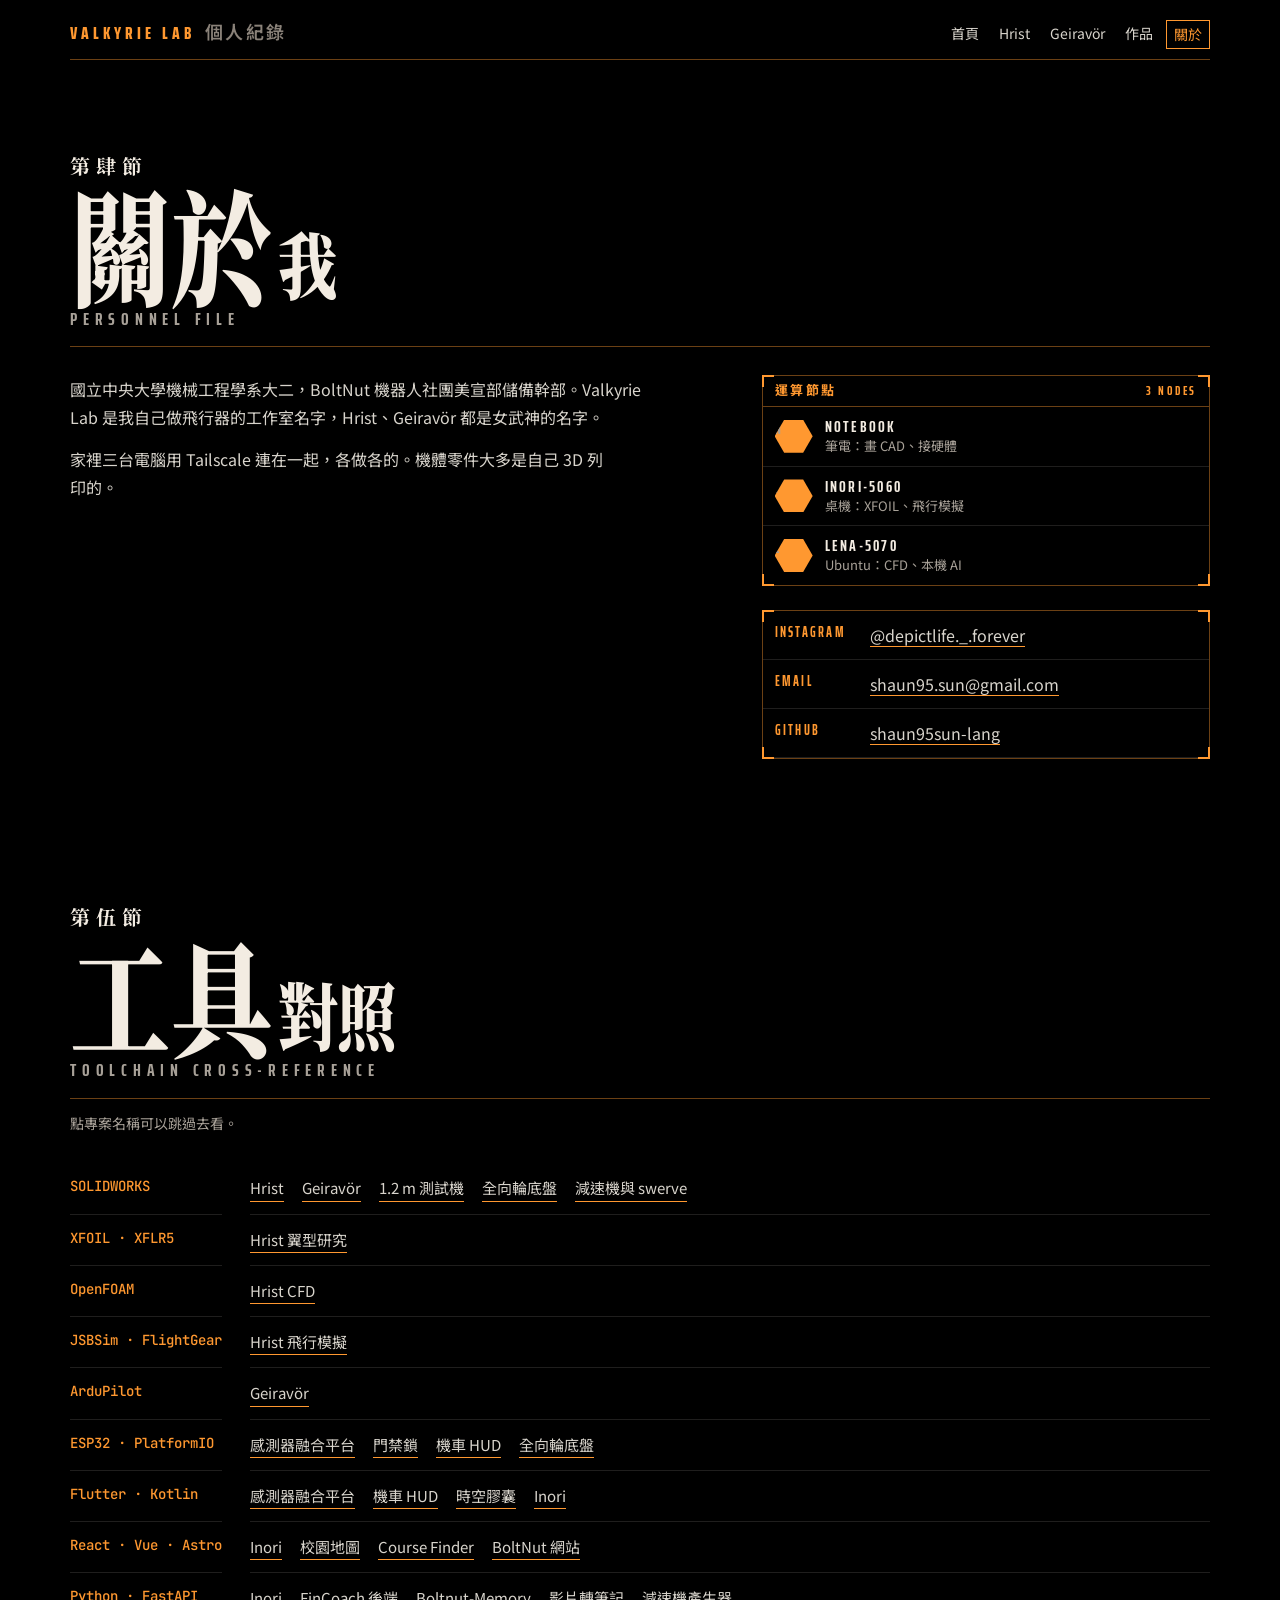
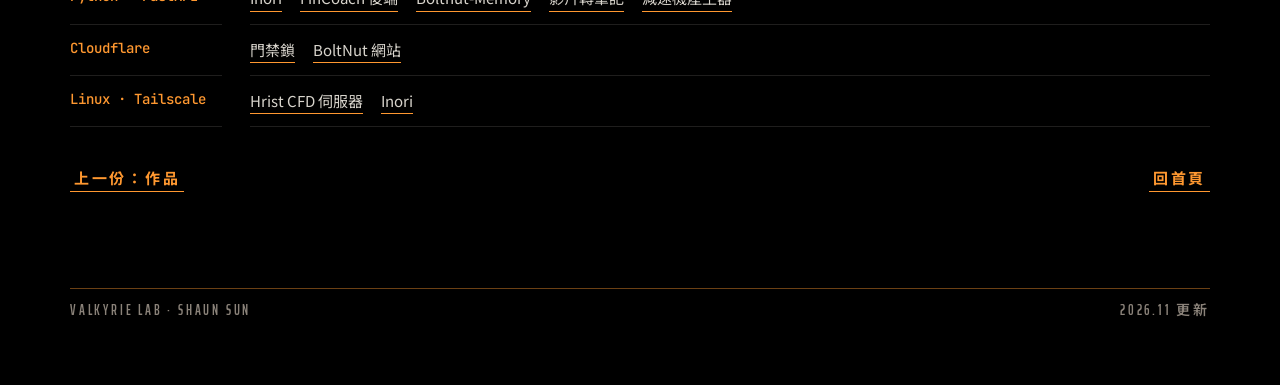
==== about.html @ 3d0bd572 "作品集網站首版（Valkyrie Lab） Shaun Sun 個人作品集：固定翼無人機、CAD/CFD、嵌入式。 首頁風洞動畫、Hrist/Geiravör 的 3D 檢視，共用 site.css/" ====
<!doctype html>
<html lang="zh-Hant">
<head>
<meta charset="utf-8">
<meta name="viewport" content="width=device-width, initial-scale=1, viewport-fit=cover">
<title>關於 · Shaun Sun</title>
<link rel="preconnect" href="https://fonts.googleapis.com">
<link rel="preconnect" href="https://fonts.gstatic.com" crossorigin>
<link rel="stylesheet" href="https://fonts.googleapis.com/css2?family=Noto+Serif+Display:wdth,wght@62.5..100,700..900&family=Noto+Serif+TC:wght@700;900&family=Noto+Sans+TC:wght@400;500;700&family=Saira+Extra+Condensed:wght@600;700;800&family=JetBrains+Mono:wght@400;500;700&display=swap">
<link rel="stylesheet" href="site.css">
</head>
<body>
<div class="wrap">

  <header class="top">
    <a class="mark" href="./">VALKYRIE LAB<span>個人紀錄</span></a>
    <nav aria-label="頁面導覽">
      <a href="./">首頁</a>
      <a href="hrist.html">Hrist</a>
      <a href="geiravor.html">Geiravör</a>
      <a href="work.html">作品</a>
      <a href="about.html" aria-current="page">關於</a>
    </nav>
  </header>

  <div class="page-head">
    <h1 class="tc"><span class="ep">第肆節</span><span class="k"><span class="big">關於</span><span>我</span></span><span class="en">Personnel file</span></h1>
    <div class="about">
      <div>
        <p>國立中央大學機械工程學系大二，BoltNut 機器人社團美宣部儲備幹部。Valkyrie Lab 是我自己做飛行器的工作室名字，Hrist、Geiravör 都是女武神的名字。</p>
        <p>家裡三台電腦用 Tailscale 連在一起，各做各的。機體零件大多是自己 3D 列印的。</p>
      </div>
      <div class="side">
        <aside class="nodes fr" aria-label="三台電腦的分工">
          <div class="panel-h"><span>運算節點</span><span>3 nodes</span></div>
          <div class="node"><span class="hx">N</span><div><b>NOTEBOOK</b><span>筆電：畫 CAD、接硬體</span></div></div>
          <div class="node"><span class="hx">I</span><div><b>INORI-5060</b><span>桌機：XFOIL、飛行模擬</span></div></div>
          <div class="node"><span class="hx">L</span><div><b>LENA-5070</b><span>Ubuntu：CFD、本機 AI</span></div></div>
        </aside>
        <dl class="contact fr">
          <dt>Instagram</dt><dd><a href="https://www.instagram.com/depictlife._.forever/" target="_blank" rel="noopener">@depictlife._.forever</a></dd>
          <dt>Email</dt><dd><a href="mailto:shaun95.sun@gmail.com">shaun95.sun@gmail.com</a></dd>
          <dt>GitHub</dt><dd><a href="https://github.com/shaun95sun-lang" target="_blank" rel="noopener">shaun95sun-lang</a></dd>
        </dl>
      </div>
    </div>
  </div>

  <section id="tools" aria-labelledby="tools-h">
    <h2 class="tc" id="tools-h"><span class="ep">第伍節</span><span class="k"><span class="big">工具</span><span>對照</span></span><span class="en">Toolchain cross-reference</span></h2>
    <p class="sec-note">點專案名稱可以跳過去看。</p>
    <dl class="xref">
      <dt>SOLIDWORKS</dt><dd><a href="hrist.html">Hrist</a><a href="geiravor.html">Geiravör</a><a href="work.html#testbed">1.2 m 測試機</a><a href="work.html#omni">全向輪底盤</a><a href="work.html#cycloid">減速機與 swerve</a></dd>
      <dt>XFOIL · XFLR5</dt><dd><a href="hrist.html">Hrist 翼型研究</a></dd>
      <dt>OpenFOAM</dt><dd><a href="hrist.html#cfd">Hrist CFD</a></dd>
      <dt>JSBSim · FlightGear</dt><dd><a href="hrist.html">Hrist 飛行模擬</a></dd>
      <dt>ArduPilot</dt><dd><a href="geiravor.html">Geiravör</a></dd>
      <dt>ESP32 · PlatformIO</dt><dd><a href="work.html#fusion">感測器融合平台</a><a href="work.html#doorlock">門禁鎖</a><a href="work.html#hud">機車 HUD</a><a href="work.html#omni">全向輪底盤</a></dd>
      <dt>Flutter · Kotlin</dt><dd><a href="work.html#fusion">感測器融合平台</a><a href="work.html#hud">機車 HUD</a><a href="work.html#capsule">時空膠囊</a><a href="work.html#inori">Inori</a></dd>
      <dt>React · Vue · Astro</dt><dd><a href="work.html#inori">Inori</a><a href="work.html#ncumap">校園地圖</a><a href="work.html#ncf">Course Finder</a><a href="work.html#bnweb">BoltNut 網站</a></dd>
      <dt>Python · FastAPI</dt><dd><a href="work.html#inori">Inori</a><a href="work.html#fincoach">FinCoach 後端</a><a href="work.html#bnmem">Boltnut-Memory</a><a href="work.html#lvn">影片轉筆記</a><a href="work.html#cycloid">減速機產生器</a></dd>
      <dt>Cloudflare</dt><dd><a href="work.html#doorlock">門禁鎖</a><a href="work.html#bnweb">BoltNut 網站</a></dd>
      <dt>Linux · Tailscale</dt><dd><a href="hrist.html#cfd">Hrist CFD 伺服器</a><a href="work.html#inori">Inori</a></dd>
    </dl>
  </section>

  <p class="next"><a href="work.html">上一份：作品</a><a href="./">回首頁</a></p>

  <footer>
    <span>Valkyrie Lab · Shaun Sun</span>
    <span>2026.11 更新</span>
  </footer>
</div>
<script src="site.js"></script>
</body>
</html>
---- site.css ----
/* Shared styles for every page of the site.
   An original console-style personal record in the mood of 1990s anime command screens (no show marks):
   title-card headings (white heavy Mincho, compressed, big + small), thin orange frames with corner marks,
   green = state/data, red only for a real alert (the stall warning). */
:root {
  --void: #000000;
  --panel: #0b090b;
  --paper: #f3ece2;
  --ink: #d8d4cc;
  --ink-2: #a8a198;
  --ink-3: #8a8279;
  --line: rgba(216, 212, 204, 0.14);
  --or: #ff9830;
  --or-dim: #c87020;
  --or-line: rgba(255, 152, 48, 0.42);
  --or-faint: rgba(255, 152, 48, 0.13);
  --data: #50ff50;
  --amber: #f19e1f;
  --red: #ff3030;
  --model: #d8d4cc;
  --title: "Noto Serif Display", "Noto Serif TC", "Songti TC", serif;
  --mincho: "Noto Serif TC", "Songti TC", "PMingLiU", serif;
  --cond: "Saira Extra Condensed", "Arial Narrow", "Noto Sans TC", sans-serif;
  --sans: "Noto Sans TC", "PingFang TC", "Microsoft JhengHei", system-ui, sans-serif;
  --mono: "JetBrains Mono", ui-monospace, "Cascadia Mono", Consolas, monospace;
  color-scheme: dark;
}
/* dark by design: the console has no light mode, both theme hooks keep the same tokens */
@media (prefers-color-scheme: dark) { :root:not([data-theme="light"]) { color-scheme: dark; } }
:root[data-theme="dark"] { color-scheme: dark; }

* { box-sizing: border-box; }
html { scrollbar-color: var(--or-dim) var(--void); caret-color: var(--data); }
body { margin: 0; overflow-x: clip; background: var(--void); color: var(--ink); font: 16px/1.75 var(--sans); }
::selection { background: var(--or); color: #000; }
a { color: inherit; text-decoration: none; background: linear-gradient(var(--or), var(--or)) 0 100% / 100% 1px no-repeat; transition: background-size .12s steps(2), color .12s steps(2); }
a:hover { background-size: 100% 100%; color: #000; }
:focus-visible { outline: 1px solid var(--data); outline-offset: 3px; }
h1, h2, h3 { margin: 0; }
p, li, dd { text-wrap: pretty; }
button { font: inherit; color: inherit; }

.wrap {
  max-width: 1180px; margin: 0 auto;
  padding-left: max(20px, env(safe-area-inset-left, 0px));
  padding-right: max(20px, env(safe-area-inset-right, 0px));
  padding-block: 20px 64px;
}
.cap { font: 700 14px/1.3 var(--cond); letter-spacing: .2em; text-transform: uppercase; color: var(--or); }

/* frame with corner marks */
.fr { position: relative; border: 1px solid var(--or-line); }
.fr::before {
  content: ""; position: absolute; inset: -1px; pointer-events: none; z-index: 2;
  --c: var(--or); --l: 12px;
  background:
    linear-gradient(var(--c), var(--c)) 0 0 / var(--l) 2px, linear-gradient(var(--c), var(--c)) 0 0 / 2px var(--l),
    linear-gradient(var(--c), var(--c)) 100% 0 / var(--l) 2px, linear-gradient(var(--c), var(--c)) 100% 0 / 2px var(--l),
    linear-gradient(var(--c), var(--c)) 0 100% / var(--l) 2px, linear-gradient(var(--c), var(--c)) 0 100% / 2px var(--l),
    linear-gradient(var(--c), var(--c)) 100% 100% / var(--l) 2px, linear-gradient(var(--c), var(--c)) 100% 100% / 2px var(--l);
  background-repeat: no-repeat;
}
.panel-h { display: flex; flex-wrap: wrap; justify-content: space-between; gap: 4px 12px; padding: 7px 12px; border-bottom: 1px solid var(--or-line); font: 700 13px/1.2 var(--cond); letter-spacing: .2em; text-transform: uppercase; color: var(--or); }

/* ---------- top ---------- */
.top { display: flex; flex-wrap: wrap; justify-content: space-between; align-items: baseline; gap: 8px 24px; padding-bottom: 10px; border-bottom: 1px solid var(--or-line); }
.top .mark { font: 800 18px/1 var(--cond); letter-spacing: .22em; color: var(--or); background: none; }
.top .mark span { color: var(--ink-3); font-weight: 600; letter-spacing: .14em; margin-left: 10px; }
.top .mark:hover { color: var(--or); }
.top nav { display: flex; flex-wrap: wrap; gap: 4px 6px; font-size: 14px; }
.top nav a { background-size: 0 1px; padding: 1px 7px; }
.top nav a:hover { background-size: 100% 100%; }
.top nav a[aria-current="page"] { border: 1px solid var(--or); color: var(--or); }
.top nav a[aria-current="page"]:hover { color: #000; }

/* ---------- home hero: a title card ---------- */
.hero { padding-top: clamp(40px, 7vw, 88px); }
.ep { margin: 0 0 14px; font: 700 clamp(16px, 1.8vw, 20px)/1 var(--mincho); letter-spacing: .3em; color: var(--paper); }
h1 { font-family: var(--title); font-stretch: 62.5%; font-weight: 900; line-height: .78; color: var(--paper); }
h1 .ln { display: block; width: max-content; transform: scaleX(.8); transform-origin: left; }
h1 .l2 { font-size: clamp(104px, 20vw, 262px); }
h1 .ch { display: inline-block; }
.hero .cap { margin: 18px 0 0; }
.lede { font-size: clamp(16px, 1.8vw, 18px); max-width: 36em; margin: 28px 0 0; color: var(--ink-2); }
.lede b { color: var(--paper); font-weight: 500; }

.node { display: grid; grid-template-columns: 38px minmax(0, 1fr); gap: 0 12px; align-items: center; padding: 10px 12px; }
.node + .node { border-top: 1px solid var(--line); }
.hx { width: 38px; height: 33px; display: grid; place-items: center; clip-path: polygon(25% 0, 75% 0, 100% 50%, 75% 100%, 25% 100%, 0 50%); background: var(--or); color: #000; font: 800 18px/1 var(--cond); }
.node b { display: block; font: 700 16px/1.2 var(--cond); letter-spacing: .14em; color: var(--paper); }
.node span { display: block; font-size: 13px; line-height: 1.5; color: var(--ink-2); }

/* ---------- wind tunnel ---------- */
.tunnel { margin-top: 40px; --c-bg: #000000; --c-grid: #24170a; --c-line: #2fa63f; --c-hot: #ff9830; --c-foil: #ff9830; --c-alert: #ff3030; --c-tick: #c87020; }
.t-view { position: relative; }
.t-view canvas { display: block; width: 100%; height: clamp(280px, 40vw, 440px); background: #000; cursor: ns-resize; touch-action: pan-y; }
.t-view::after { content: ""; position: absolute; inset: 0; pointer-events: none; background: repeating-linear-gradient(0deg, rgba(0, 0, 0, .28) 0 1px, transparent 1px 3px); }
.tunnel-bar { display: flex; flex-wrap: wrap; align-items: center; gap: 10px 24px; padding: 10px 12px; border-top: 1px solid var(--or-line); font-size: 14px; color: var(--ink-2); }
.tunnel-bar label { display: flex; align-items: center; gap: 10px; font: 700 14px/1 var(--cond); letter-spacing: .18em; color: var(--or); }
.tunnel-bar input { width: 170px; accent-color: var(--or); }
.aoa { font: 500 14px/1 var(--cond); letter-spacing: .16em; color: var(--or); }
.aoa i { font: 700 24px/1 var(--mono); font-style: normal; color: var(--amber); }
.aoa b { font: 700 30px/1 var(--mono); letter-spacing: 0; color: var(--amber); font-variant-numeric: tabular-nums; margin: 0 2px 0 6px; }
.state { padding: 5px 9px 4px; border: 1px solid var(--data); color: var(--data); font: 800 15px/1 var(--cond); letter-spacing: .24em; }
.state.bad { border-color: var(--red); background: var(--red); color: #000; }

/* stall warning: one banner across the top of the tunnel, one across the bottom */
.banner { position: absolute; left: 46px; right: 0; z-index: 1; display: flex; align-items: stretch; background: rgba(0, 0, 0, .9); border-block: 2px solid var(--red); color: var(--red); pointer-events: none; visibility: hidden; }
.banner.top { top: 10px; }
.banner.bot { bottom: 10px; }
.banner .hzb { flex: 0 0 clamp(28px, 6vw, 72px); background: repeating-linear-gradient(-45deg, var(--red) 0 8px, #000 8px 16px); }
.banner .msg { flex: 1; display: flex; flex-wrap: wrap; align-items: baseline; justify-content: center; gap: 2px 18px; padding: 6px 12px; text-align: center; }
.banner b { font: 900 clamp(26px, 3.6vw, 38px)/1 var(--mincho); letter-spacing: .14em; }
.banner .en { font: 800 clamp(14px, 1.8vw, 19px)/1.2 var(--cond); letter-spacing: .34em; }
.banner small { font: 700 14px/1.5 var(--sans); color: var(--ink); }
.t-view.stall .banner { visibility: visible; }

/* ---------- title-card headings: first part big, second part small ---------- */
section { margin-top: clamp(88px, 12vw, 148px); }
.page-head { margin-top: clamp(48px, 8vw, 96px); }
.tc { display: grid; gap: 10px; padding-bottom: 16px; border-bottom: 1px solid var(--or-line); }
.tc .ep { margin: 0; }
.tc .k { display: flex; align-items: flex-end; flex-wrap: wrap; gap: 0 .1em; justify-self: start; transform: scaleX(.8); transform-origin: left bottom; font: 900 clamp(40px, 6vw, 74px)/1 var(--mincho); color: var(--paper); }
.tc .k .big { font-size: 1.7em; line-height: .9; }
.tc .en { font: 700 clamp(14px, 1.6vw, 18px)/1.2 var(--cond); letter-spacing: .32em; text-transform: uppercase; color: var(--ink-2); }
.sec-note { margin: 12px 0 0; font-size: 14px; color: var(--ink-2); }

/* status stamps: outline = in progress (blinks in the bar), solid = done, dim = planned */
.stamp { display: inline-block; padding: 4px 7px 3px; border: 1px solid currentColor; font: 700 12px/1 var(--sans); letter-spacing: .1em; white-space: nowrap; }
.s-now { color: var(--data); }
.s-done { color: #000; background: var(--data); border-color: var(--data); }
.s-plan { color: var(--or-dim); }

/* ---------- home: project index ---------- */
.index { list-style: none; margin: 28px 0 0; padding: 0; display: grid; grid-template-columns: repeat(2, minmax(0, 1fr)); gap: 16px; }
.index a { display: grid; grid-template-rows: auto 1fr; gap: 10px; height: 100%; padding: 0 18px 16px; background: var(--panel); border: 1px solid var(--or-line); transition: border-color .12s steps(2), background-color .12s steps(2); }
.index a:hover { color: inherit; background: var(--or-faint); border-color: var(--or); }
.index .p-bar { margin: 0 -18px; padding: 7px 12px 7px 18px; }
.index .nm { font-family: var(--title); font-stretch: 66%; font-weight: 900; font-size: clamp(30px, 3.4vw, 44px); line-height: 1; color: var(--paper); }
.index .nm small { display: block; margin-top: 6px; font: 500 14px/1.4 var(--sans); color: var(--ink-2); }

/* ---------- project articles ---------- */
.proj {
  margin-top: 32px; background: var(--panel);
  display: grid; grid-template-columns: minmax(0, 240px) minmax(0, 1fr) minmax(0, 300px); gap: 22px 36px;
  padding: 0 22px 26px; scroll-margin-top: 20px;
}
.p-bar { grid-column: 1 / -1; margin: 0 -22px; padding: 7px 12px 7px 22px; display: flex; flex-wrap: wrap; justify-content: space-between; align-items: center; gap: 8px 16px; border-bottom: 1px solid var(--or-line); font: 700 14px/1.2 var(--cond); letter-spacing: .2em; text-transform: uppercase; color: var(--or); }
.p-head { display: grid; gap: 10px; align-content: start; }
h3 { font-family: var(--title); font-stretch: 66%; font-weight: 900; font-size: clamp(36px, 4.2vw, 54px); line-height: .92; color: var(--paper); }
h3 small { display: block; margin-top: 10px; font: 500 15px/1.4 var(--sans); color: var(--ink-2); }
.meta { margin: 0; font: 600 14px/1.2 var(--cond); letter-spacing: .16em; text-transform: uppercase; color: var(--ink-3); }
.p-body { display: grid; gap: 14px; align-content: start; min-width: 0; }
.p-body p { margin: 0; }
.note { color: var(--amber); font-size: 15px; line-height: 1.6; }
.note::before { content: "NOTE"; margin-right: 10px; font: 700 13px/1 var(--cond); letter-spacing: .18em; color: var(--or-dim); }
.tools { font: 13px/1.7 var(--mono); color: var(--ink-3); }
.subs { list-style: none; margin: 0; padding: 0; font-size: 15px; }
.subs li { display: flex; justify-content: space-between; align-items: center; gap: 12px; padding: 7px 0; border-bottom: 1px solid var(--line); }
.log { list-style: none; margin: 24px 0 0; padding: 0; border-left: 2px solid var(--or); }
.log li { display: grid; grid-template-columns: 56px 128px minmax(0, 1fr); gap: 4px 16px; align-items: baseline; padding: 12px 0 12px 16px; border-bottom: 1px solid var(--line); }
.log time { font: 13px/1.4 var(--mono); color: var(--amber); font-variant-numeric: tabular-nums; }
.log b { font: 700 18px/1.2 var(--cond); letter-spacing: .14em; color: var(--or); }
.log span { color: var(--ink-2); max-width: 40em; }
.p-spec { margin: 0; display: grid; grid-template-columns: max-content minmax(0, 1fr); gap: 0 16px; align-content: start; font-size: 14px; }
.p-spec dt { padding: 6px 0; border-top: 1px solid var(--line); color: var(--ink-3); }
.p-spec dd { margin: 0; padding: 6px 0; border-top: 1px solid var(--line); font: 13.5px/1.6 var(--mono); color: var(--data); min-width: 0; overflow-wrap: anywhere; font-variant-numeric: tabular-nums; }
.media { grid-column: 1 / -1; display: grid; grid-template-columns: repeat(3, minmax(0, 1fr)); gap: 16px; }
.media figure { margin: 0; display: grid; gap: 8px; min-width: 0; }
.media figcaption { font: 600 14px/1.3 var(--cond); letter-spacing: .14em; text-transform: uppercase; color: var(--ink-3); }
.foil img { display: block; width: 100%; max-width: 100%; aspect-ratio: 4 / 1; object-fit: contain; padding: 10px; background: #fff; filter: invert(1); border: 1px solid #555; }

/* 3D viewers */
.viewer { grid-column: 1 / -1; position: relative; margin: 0; }
.v-stage { position: relative; }
.v-stage canvas {
  display: block; width: 100%; height: clamp(300px, 46vw, 540px); cursor: grab; touch-action: pan-y;
  background: linear-gradient(var(--line) 1px, transparent 1px) 0 0 / 40px 40px, linear-gradient(90deg, var(--line) 1px, transparent 1px) 0 0 / 40px 40px, #000;
}
.v-stage canvas:active { cursor: grabbing; }
.v-load { position: absolute; left: 12px; top: 10px; font: 13px/1.4 var(--mono); color: var(--data); pointer-events: none; }
.viewer .note { font-family: var(--sans); padding: 10px 12px 12px; margin: 0; }
.rack { position: absolute; right: 10px; top: 10px; width: 196px; background: rgba(0, 0, 0, .78); pointer-events: none; }
.rack dl { margin: 0; display: grid; grid-template-columns: max-content minmax(0, 1fr); gap: 0 10px; padding: 6px 10px 8px; }
.rack dt { font: 700 12px/1.9 var(--cond); letter-spacing: .18em; color: var(--or); }
.rack dd { margin: 0; font: 12px/1.9 var(--mono); color: var(--data); text-align: right; font-variant-numeric: tabular-nums; }
.v-ctl { display: flex; flex-wrap: wrap; align-items: center; gap: 8px 10px; padding: 10px 12px; border-top: 1px solid var(--or-line); }
.tg { padding: 5px 10px 4px; border: 1px solid var(--or-dim); background: transparent; color: var(--or); font: 700 14px/1 var(--cond); letter-spacing: .16em; cursor: pointer; transition: background-color .12s steps(2), color .12s steps(2); }
.tg[aria-pressed="true"] { background: var(--or); border-color: var(--or); color: #000; }
.tg:disabled { opacity: .4; cursor: default; }
.v-ctl label { display: flex; align-items: center; gap: 8px; margin-left: auto; font: 700 14px/1 var(--cond); letter-spacing: .16em; color: var(--or); }
.v-ctl input { width: 150px; accent-color: var(--or); }
.v-ctl output { min-width: 5.5em; font: 13px/1 var(--mono); color: var(--amber); font-variant-numeric: tabular-nums; }
.legend { display: flex; flex-wrap: wrap; gap: 8px 28px; padding: 0 12px 4px; }
.leg { display: grid; gap: 4px; min-width: 200px; flex: 1; max-width: 340px; }
.leg span { font: 600 13px/1.2 var(--cond); letter-spacing: .14em; color: var(--ink-2); }
.leg i { display: block; height: 8px; }
.leg em { display: flex; justify-content: space-between; font: normal 11px/1 var(--mono); color: var(--ink-3); }
.ig { font-size: 18px; font-weight: 700; }

/* ---------- archive ---------- */
.groups { display: grid; grid-template-columns: repeat(2, minmax(0, 1fr)); gap: 0 56px; }
.group h3 { font: 700 15px/1.3 var(--sans); letter-spacing: .12em; color: var(--or); padding: 32px 0 8px; border-bottom: 1px solid var(--or-line); }
.list { list-style: none; margin: 0; padding: 0; }
.list li { display: grid; grid-template-columns: minmax(0, 1fr) max-content; gap: 4px 16px; padding: 12px 10px; margin: 0 -10px; border-bottom: 1px solid var(--line); scroll-margin-top: 20px; transition: background-color .12s steps(2); }
.list li:hover, .list li:target { background-color: var(--or-faint); }
.list b { color: var(--paper); font-weight: 700; }
.list .d { grid-column: 1 / -1; font-size: 14px; color: var(--ink-2); }
.list .t { grid-column: 1 / -1; font: 12px/1.6 var(--mono); color: var(--ink-3); }
.list .stamp { align-self: start; }
.list li.has-thumb { grid-template-columns: minmax(0, 1fr) max-content 92px; }
.list .thumb { grid-column: 3; grid-row: 1 / span 3; width: 92px; height: 120px; max-width: 100%; object-fit: cover; border: 1px solid var(--or-line); filter: grayscale(.35) contrast(1.08); }

/* ---------- tools ---------- */
.xref { margin: 28px 0 0; display: grid; grid-template-columns: max-content minmax(0, 1fr); gap: 0 28px; }
.xref dt, .xref dd { margin: 0; padding: 12px 0; border-bottom: 1px solid var(--line); }
.xref dt { font: 500 14px/1.6 var(--mono); color: var(--or); }
.xref dd { display: flex; flex-wrap: wrap; gap: 2px 18px; font-size: 15px; min-width: 0; }

/* ---------- about ---------- */
.about { display: grid; grid-template-columns: minmax(0, 1.4fr) minmax(0, 1fr); gap: 40px 64px; padding-top: 28px; }
.about p { margin: 0 0 14px; max-width: 36em; }
.side { display: grid; gap: 24px; align-content: start; }
.contact { margin: 0; align-content: start; display: grid; grid-template-columns: max-content minmax(0, 1fr); }
.contact dt, .contact dd { margin: 0; padding: 10px 12px; border-bottom: 1px solid var(--line); min-width: 0; overflow-wrap: anywhere; }
.contact dt { font: 700 14px/1.6 var(--cond); letter-spacing: .16em; text-transform: uppercase; color: var(--or); }
.contact .todo { color: var(--ink-3); }

.next { margin-top: 40px; display: flex; flex-wrap: wrap; justify-content: space-between; gap: 12px; font: 700 15px/1.4 var(--cond); letter-spacing: .18em; text-transform: uppercase; }
.next a { color: var(--or); padding: 2px 4px; }
.next a:hover { color: #000; }

footer { margin-top: 96px; padding-top: 12px; border-top: 1px solid var(--or-line); display: flex; flex-wrap: wrap; justify-content: space-between; gap: 8px; font: 600 14px/1.4 var(--cond); letter-spacing: .2em; text-transform: uppercase; color: var(--ink-3); }

@media (max-width: 960px) {
  .proj { grid-template-columns: minmax(0, 1fr) minmax(0, 1fr); }
  .p-head { grid-column: 1 / -1; }
}
@media (max-width: 720px) {
  .proj, .groups, .about, .media, .index { grid-template-columns: 1fr; }
  .xref { grid-template-columns: 1fr; }
  .log li { grid-template-columns: 56px minmax(0, 1fr); }
  .log span { grid-column: 1 / -1; }
  .xref dt { border-bottom: 0; padding-bottom: 0; }
  .rack { position: static; width: auto; border-top: 1px solid var(--or-line); }
  .v-ctl label { margin-left: 0; }
  .banner { left: 0; }
}

/* ---------- motion: stepped, never eased. The name types in, the tunnel boots, live work blinks. ---------- */
@media (prefers-reduced-motion: no-preference) {
  h1 .ch { animation: type 10ms steps(1, end) both; animation-delay: calc(150ms + var(--i) * 70ms); }
  @keyframes type { from { opacity: 0; } }
  .tunnel { animation: boot .4s .9s steps(4, jump-none) both; }
  @keyframes boot { from { opacity: 0; } }
  .p-bar .s-now { animation: blink 1.2s steps(1, end) infinite; }
  .t-view.stall .banner .msg, .state.bad { animation: blink .9s steps(1, end) infinite; }
  @keyframes blink { 50% { opacity: .35; } }
}
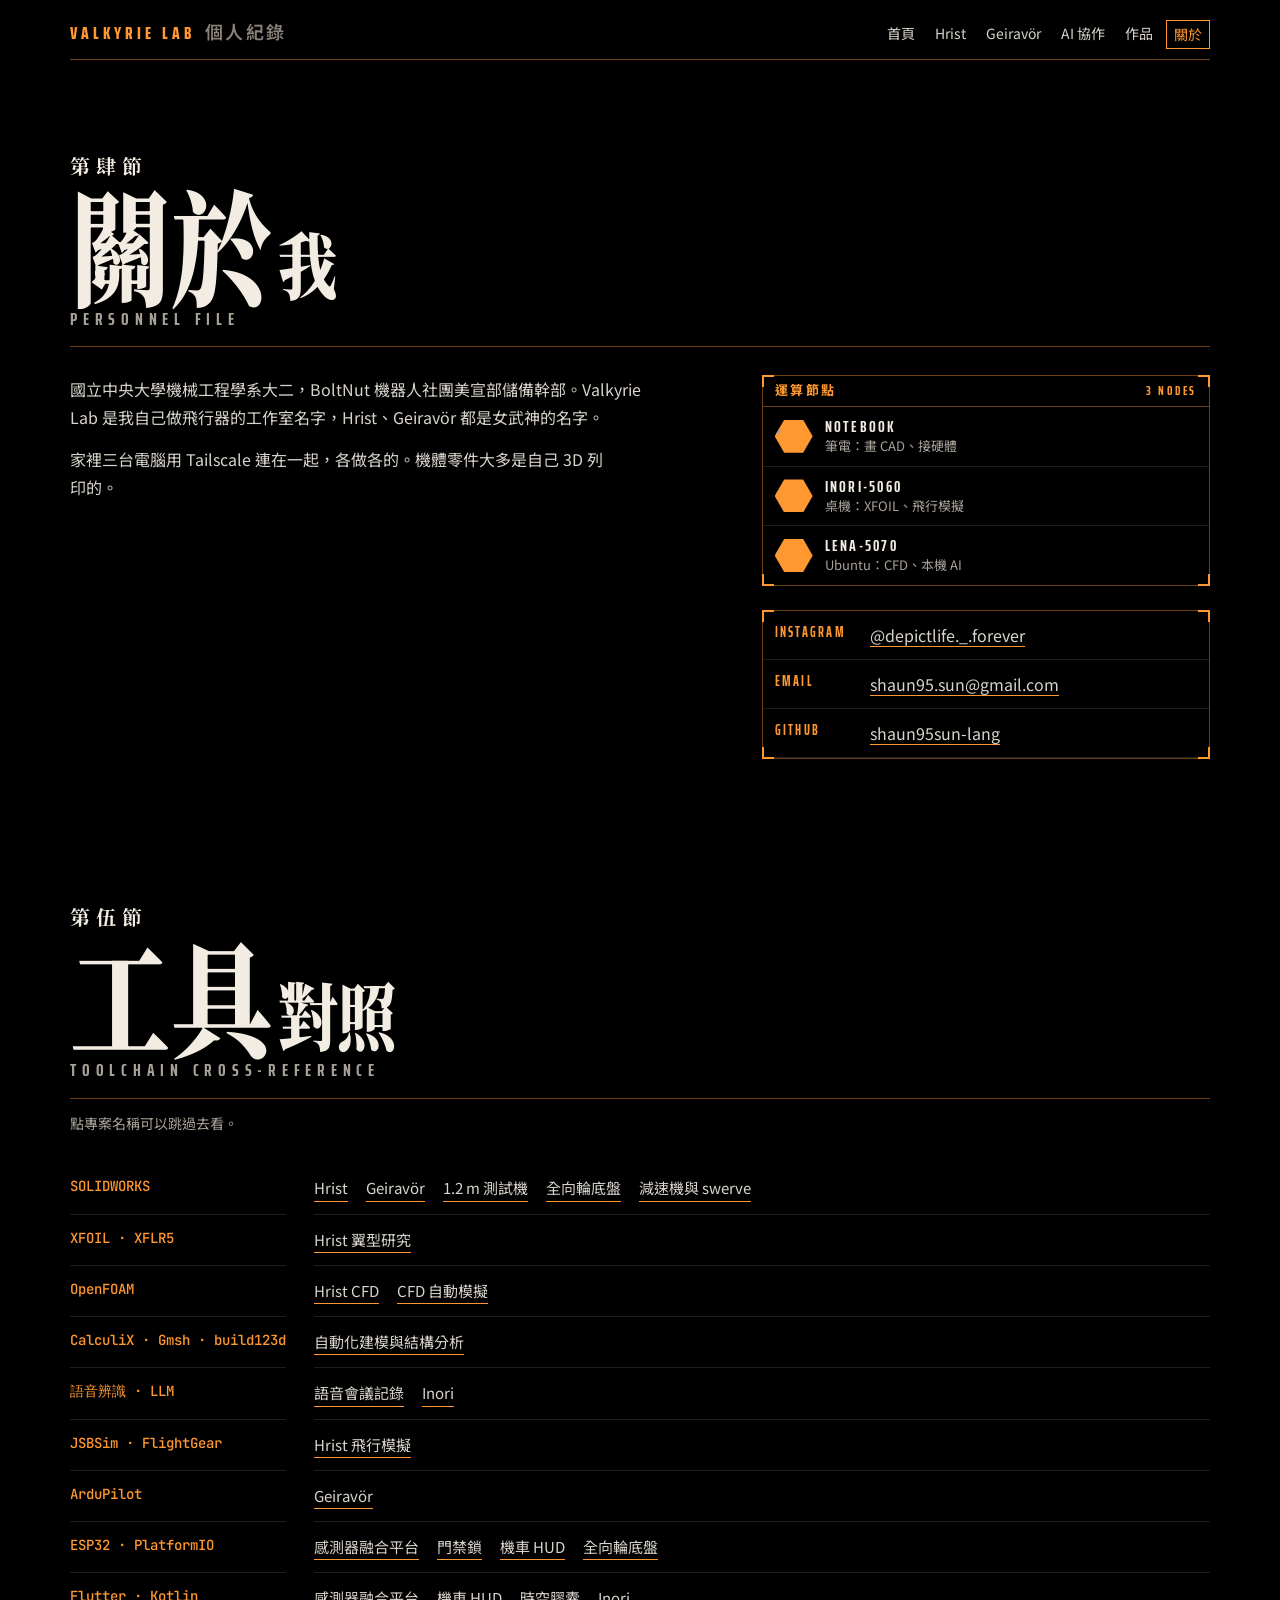
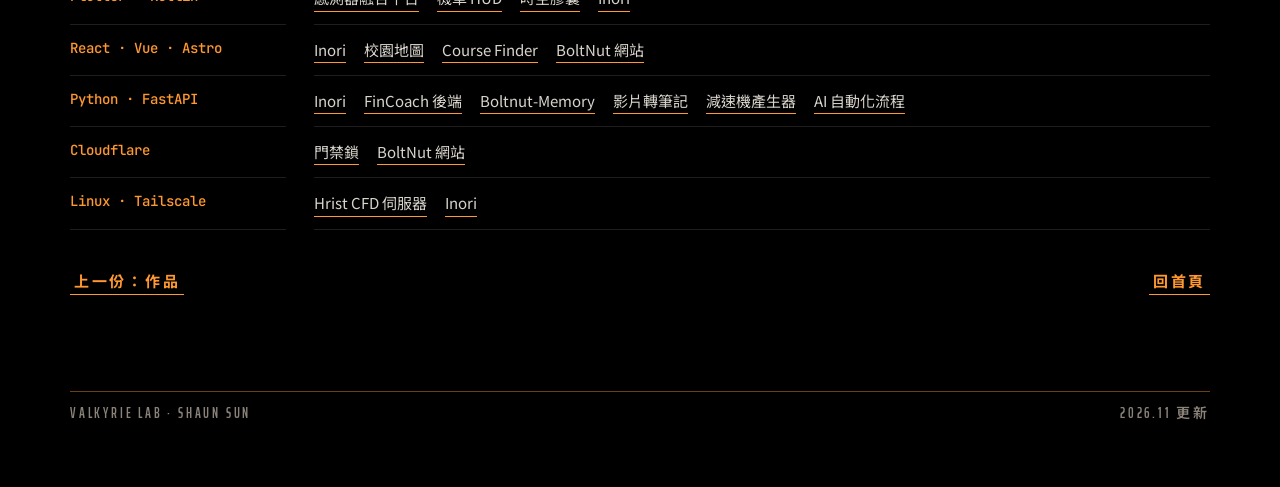
==== commit 20f5efc0: "新增「AI 共同實作」頁：CFD 自動模擬、自動化建模與結構分析、語音會議記錄 - ai.html：三個專案的說明、流程圖、規格與 AEDO 圖 - 所有頁面導覽加入 AI 協作；首頁與作品頁加入連結" ====
--- a/about.html
+++ b/about.html
@@ -18,6 +18,7 @@
       <a href="./">首頁</a>
       <a href="hrist.html">Hrist</a>
       <a href="geiravor.html">Geiravör</a>
+      <a href="ai.html">AI 協作</a>
       <a href="work.html">作品</a>
       <a href="about.html" aria-current="page">關於</a>
     </nav>
@@ -52,13 +53,15 @@
     <dl class="xref">
       <dt>SOLIDWORKS</dt><dd><a href="hrist.html">Hrist</a><a href="geiravor.html">Geiravör</a><a href="work.html#testbed">1.2 m 測試機</a><a href="work.html#omni">全向輪底盤</a><a href="work.html#cycloid">減速機與 swerve</a></dd>
       <dt>XFOIL · XFLR5</dt><dd><a href="hrist.html">Hrist 翼型研究</a></dd>
-      <dt>OpenFOAM</dt><dd><a href="hrist.html#cfd">Hrist CFD</a></dd>
+      <dt>OpenFOAM</dt><dd><a href="hrist.html#cfd">Hrist CFD</a><a href="ai.html#cfd-auto">CFD 自動模擬</a></dd>
+      <dt>CalculiX · Gmsh · build123d</dt><dd><a href="ai.html#aedo">自動化建模與結構分析</a></dd>
+      <dt>語音辨識 · LLM</dt><dd><a href="ai.html#meeting">語音會議記錄</a><a href="work.html#inori">Inori</a></dd>
       <dt>JSBSim · FlightGear</dt><dd><a href="hrist.html">Hrist 飛行模擬</a></dd>
       <dt>ArduPilot</dt><dd><a href="geiravor.html">Geiravör</a></dd>
       <dt>ESP32 · PlatformIO</dt><dd><a href="work.html#fusion">感測器融合平台</a><a href="work.html#doorlock">門禁鎖</a><a href="work.html#hud">機車 HUD</a><a href="work.html#omni">全向輪底盤</a></dd>
       <dt>Flutter · Kotlin</dt><dd><a href="work.html#fusion">感測器融合平台</a><a href="work.html#hud">機車 HUD</a><a href="work.html#capsule">時空膠囊</a><a href="work.html#inori">Inori</a></dd>
       <dt>React · Vue · Astro</dt><dd><a href="work.html#inori">Inori</a><a href="work.html#ncumap">校園地圖</a><a href="work.html#ncf">Course Finder</a><a href="work.html#bnweb">BoltNut 網站</a></dd>
-      <dt>Python · FastAPI</dt><dd><a href="work.html#inori">Inori</a><a href="work.html#fincoach">FinCoach 後端</a><a href="work.html#bnmem">Boltnut-Memory</a><a href="work.html#lvn">影片轉筆記</a><a href="work.html#cycloid">減速機產生器</a></dd>
+      <dt>Python · FastAPI</dt><dd><a href="work.html#inori">Inori</a><a href="work.html#fincoach">FinCoach 後端</a><a href="work.html#bnmem">Boltnut-Memory</a><a href="work.html#lvn">影片轉筆記</a><a href="work.html#cycloid">減速機產生器</a><a href="ai.html">AI 自動化流程</a></dd>
       <dt>Cloudflare</dt><dd><a href="work.html#doorlock">門禁鎖</a><a href="work.html#bnweb">BoltNut 網站</a></dd>
       <dt>Linux · Tailscale</dt><dd><a href="hrist.html#cfd">Hrist CFD 伺服器</a><a href="work.html#inori">Inori</a></dd>
     </dl>
--- a/site.css
+++ b/site.css
@@ -227,6 +227,29 @@
 .contact .todo { color: var(--ink-3); }
 
 .next { margin-top: 40px; display: flex; flex-wrap: wrap; justify-content: space-between; gap: 12px; font: 700 15px/1.4 var(--cond); letter-spacing: .18em; text-transform: uppercase; }
+/* ---------- AI co-work page: pipelines, wide figures, split of work ---------- */
+.flow { grid-column: 1 / -1; list-style: none; margin: 0; padding: 0; display: flex; flex-wrap: nowrap; align-items: stretch; gap: 0; counter-reset: st; }
+.flow li { counter-increment: st; flex: 1 1 0; min-width: 0; display: grid; align-content: start; gap: 4px; padding: 10px 12px; border: 1px solid var(--or-line); background: var(--void); position: relative; margin-right: 22px; }
+.flow li:last-child { margin-right: 0; }
+.flow li::before { content: counter(st, decimal-leading-zero); font: 700 13px/1 var(--cond); letter-spacing: .18em; color: var(--or); }
+.flow li:not(:last-child)::after { content: "▶"; position: absolute; right: -18px; top: 50%; transform: translateY(-50%); font-size: 11px; color: var(--or-dim); }
+.flow b { font: 700 18px/1.15 var(--cond); letter-spacing: .06em; color: var(--paper); }
+.flow span { font-size: 13.5px; line-height: 1.5; color: var(--ink-2); }
+.flow li.gate { border-color: var(--data); }
+.flow li.gate::before { content: counter(st, decimal-leading-zero) " · GATE"; color: var(--data); }
+.flow li.human { border-style: dashed; border-color: var(--amber); }
+.flow li.human::before { content: counter(st, decimal-leading-zero) " · 人工"; color: var(--amber); }
+.flow-cap { grid-column: 1 / -1; margin: -10px 0 0; font-size: 13.5px; color: var(--ink-3); }
+.figs { grid-column: 1 / -1; display: grid; grid-template-columns: minmax(0, 1fr) minmax(0, 1.5fr); gap: 16px; align-items: start; }
+.wide { grid-column: 1 / -1; margin: 0; display: grid; gap: 8px; min-width: 0; }
+.figs .wide { grid-column: auto; }
+.wide img { display: block; width: 100%; height: auto; background: #fff; border: 1px solid #555; }
+.wide figcaption { font-size: 14px; color: var(--ink-3); }
+.split { display: grid; grid-template-columns: repeat(3, minmax(0, 1fr)); gap: 16px; margin-top: 24px; }
+.split > div { padding: 14px 18px 18px; background: var(--panel); }
+.split h3 { font-size: clamp(26px, 3vw, 34px); margin-bottom: 10px; }
+.split ul { margin: 0; padding-left: 1.1em; font-size: 15px; color: var(--ink-2); display: grid; gap: 6px; }
+
 .next a { color: var(--or); padding: 2px 4px; }
 .next a:hover { color: #000; }
 
@@ -235,10 +258,13 @@
 @media (max-width: 960px) {
   .proj { grid-template-columns: minmax(0, 1fr) minmax(0, 1fr); }
   .p-head { grid-column: 1 / -1; }
+  .flow { flex-direction: column; }
+  .flow li { margin-right: 0; margin-bottom: 14px; }
+  .flow li:not(:last-child)::after { content: "▼"; right: auto; left: 50%; top: auto; bottom: -15px; transform: translateX(-50%); }
 }
 @media (max-width: 720px) {
-  .proj, .groups, .about, .media, .index { grid-template-columns: 1fr; }
-  .xref { grid-template-columns: 1fr; }
+  .proj, .groups, .about, .media, .index, .split, .figs { grid-template-columns: 1fr; }
+      .xref { grid-template-columns: 1fr; }
   .log li { grid-template-columns: 56px minmax(0, 1fr); }
   .log span { grid-column: 1 / -1; }
   .xref dt { border-bottom: 0; padding-bottom: 0; }
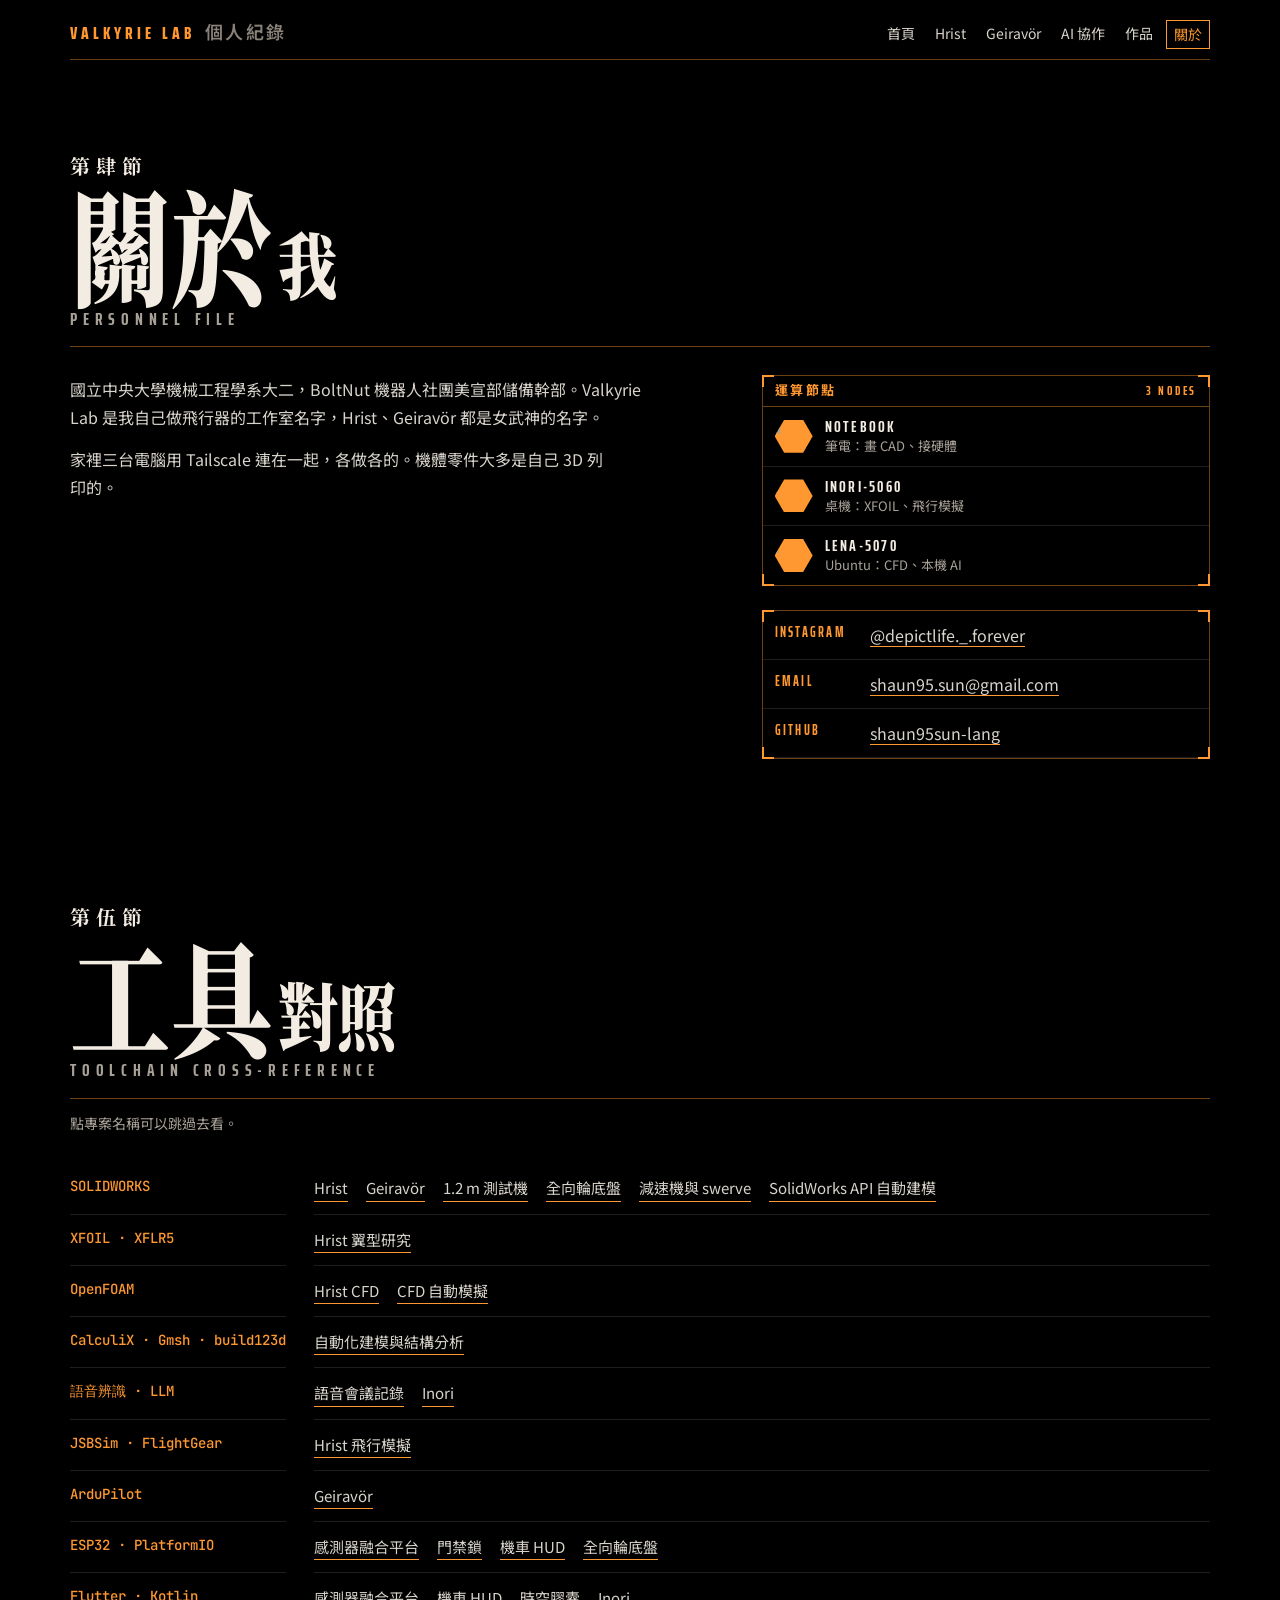
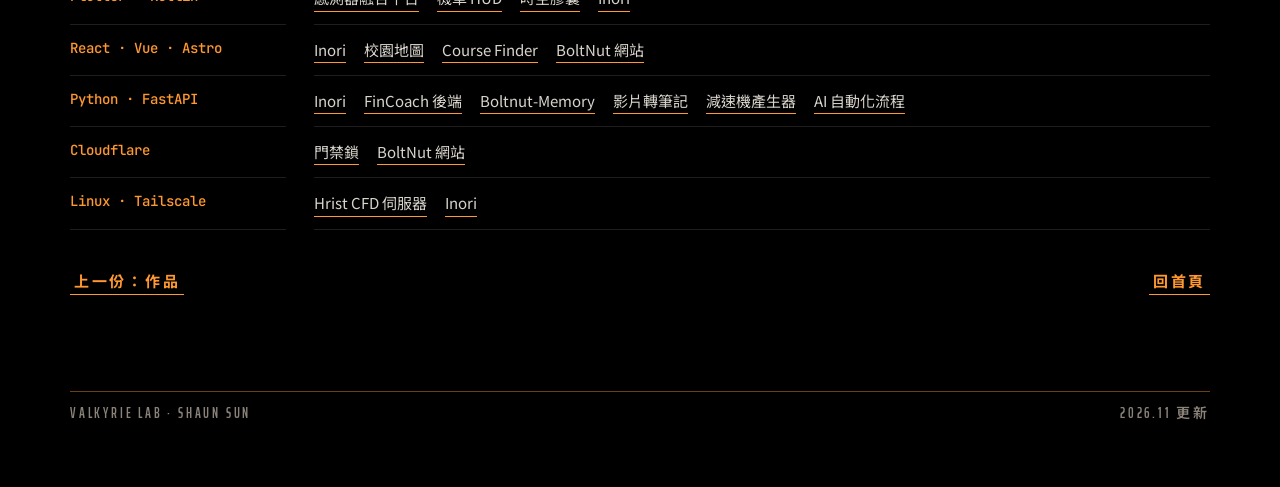
==== commit 94af65d6: "AI 頁新增「SolidWorks 自動建模」章節（減速機、omni 底盤、感測器托架） - 首頁加卡片，作品頁與關於頁加連結 - 校園地圖改為「我負責介面設計」  Co-Authored-By: C" ====
--- a/about.html
+++ b/about.html
@@ -7,7 +7,7 @@
 <link rel="preconnect" href="https://fonts.googleapis.com">
 <link rel="preconnect" href="https://fonts.gstatic.com" crossorigin>
 <link rel="stylesheet" href="https://fonts.googleapis.com/css2?family=Noto+Serif+Display:wdth,wght@62.5..100,700..900&family=Noto+Serif+TC:wght@700;900&family=Noto+Sans+TC:wght@400;500;700&family=Saira+Extra+Condensed:wght@600;700;800&family=JetBrains+Mono:wght@400;500;700&display=swap">
-<link rel="stylesheet" href="site.css">
+<link rel="stylesheet" href="site.css?v=20261110e">
 </head>
 <body>
 <div class="wrap">
@@ -51,7 +51,7 @@
     <h2 class="tc" id="tools-h"><span class="ep">第伍節</span><span class="k"><span class="big">工具</span><span>對照</span></span><span class="en">Toolchain cross-reference</span></h2>
     <p class="sec-note">點專案名稱可以跳過去看。</p>
     <dl class="xref">
-      <dt>SOLIDWORKS</dt><dd><a href="hrist.html">Hrist</a><a href="geiravor.html">Geiravör</a><a href="work.html#testbed">1.2 m 測試機</a><a href="work.html#omni">全向輪底盤</a><a href="work.html#cycloid">減速機與 swerve</a></dd>
+      <dt>SOLIDWORKS</dt><dd><a href="hrist.html">Hrist</a><a href="geiravor.html">Geiravör</a><a href="work.html#testbed">1.2 m 測試機</a><a href="work.html#omni">全向輪底盤</a><a href="work.html#cycloid">減速機與 swerve</a><a href="ai.html#swapi">SolidWorks API 自動建模</a></dd>
       <dt>XFOIL · XFLR5</dt><dd><a href="hrist.html">Hrist 翼型研究</a></dd>
       <dt>OpenFOAM</dt><dd><a href="hrist.html#cfd">Hrist CFD</a><a href="ai.html#cfd-auto">CFD 自動模擬</a></dd>
       <dt>CalculiX · Gmsh · build123d</dt><dd><a href="ai.html#aedo">自動化建模與結構分析</a></dd>
@@ -74,6 +74,6 @@
     <span>2026.11 更新</span>
   </footer>
 </div>
-<script src="site.js"></script>
+<script src="site.js?v=20261110e"></script>
 </body>
 </html>
--- a/site.css
+++ b/site.css
@@ -147,7 +147,8 @@
 }
 .p-bar { grid-column: 1 / -1; margin: 0 -22px; padding: 7px 12px 7px 22px; display: flex; flex-wrap: wrap; justify-content: space-between; align-items: center; gap: 8px 16px; border-bottom: 1px solid var(--or-line); font: 700 14px/1.2 var(--cond); letter-spacing: .2em; text-transform: uppercase; color: var(--or); }
 .p-head { display: grid; gap: 10px; align-content: start; }
-h3 { font-family: var(--title); font-stretch: 66%; font-weight: 900; font-size: clamp(36px, 4.2vw, 54px); line-height: .92; color: var(--paper); }
+h3 { font-family: var(--title); font-stretch: 66%; font-weight: 900; font-size: clamp(36px, 4.2vw, 54px); line-height: .92; color: var(--paper); word-break: keep-all; overflow-wrap: anywhere; text-wrap: balance; }
+h3.fit { font-size: clamp(30px, 3.3vw, 44px); }
 h3 small { display: block; margin-top: 10px; font: 500 15px/1.4 var(--sans); color: var(--ink-2); }
 .meta { margin: 0; font: 600 14px/1.2 var(--cond); letter-spacing: .16em; text-transform: uppercase; color: var(--ink-3); }
 .p-body { display: grid; gap: 14px; align-content: start; min-width: 0; }
@@ -210,6 +211,26 @@
 .list .stamp { align-self: start; }
 .list li.has-thumb { grid-template-columns: minmax(0, 1fr) max-content 92px; }
 .list .thumb { grid-column: 3; grid-row: 1 / span 3; width: 92px; height: 120px; max-width: 100%; object-fit: cover; border: 1px solid var(--or-line); filter: grayscale(.35) contrast(1.08); }
+.list li[role="button"] { cursor: pointer; }
+.list li[aria-expanded="true"] { background-color: var(--or-faint); box-shadow: inset 3px 0 0 var(--or); }
+.list li .more { display: none; }
+
+/* ---------- archive side card ---------- */
+.drawer { position: fixed; z-index: 50; top: 0; right: 0; bottom: 0; width: min(440px, 100vw); display: flex; flex-direction: column; background: var(--panel); border-left: 1px solid var(--or); box-shadow: -24px 0 48px rgba(0, 0, 0, .7); }
+.drawer[hidden] { display: none; }
+.drawer .p-bar { margin: 0; flex: none; }
+.drawer-x { font: 700 14px/1 var(--cond); letter-spacing: .16em; color: var(--or); background: none; border: 1px solid var(--or-line); padding: 6px 10px; cursor: pointer; }
+.drawer-x:hover { background: var(--or); color: #000; }
+.drawer-body { flex: 1; overflow-y: auto; overscroll-behavior: contain; padding: 22px 22px 32px; display: grid; gap: 14px; align-content: start; }
+.drawer-body h3 { font-size: clamp(30px, 3.4vw, 40px); }
+.drawer-body #drawer-more { display: grid; gap: 12px; font-size: 15px; }
+.drawer-body #drawer-more p { margin: 0; }
+.drawer-body #drawer-more ul { margin: 0; padding-left: 1.1em; display: grid; gap: 6px; color: var(--ink-2); }
+.drawer-body #drawer-more b { color: var(--paper); }
+@media (prefers-reduced-motion: no-preference) {
+  .drawer:not([hidden]) { animation: slidein .24s steps(4, jump-none) both; }
+  @keyframes slidein { from { transform: translateX(40px); opacity: 0; } }
+}
 
 /* ---------- tools ---------- */
 .xref { margin: 28px 0 0; display: grid; grid-template-columns: max-content minmax(0, 1fr); gap: 0 28px; }
@@ -258,12 +279,13 @@
 @media (max-width: 960px) {
   .proj { grid-template-columns: minmax(0, 1fr) minmax(0, 1fr); }
   .p-head { grid-column: 1 / -1; }
+  .figs { grid-template-columns: 1fr; }
   .flow { flex-direction: column; }
   .flow li { margin-right: 0; margin-bottom: 14px; }
   .flow li:not(:last-child)::after { content: "▼"; right: auto; left: 50%; top: auto; bottom: -15px; transform: translateX(-50%); }
 }
 @media (max-width: 720px) {
-  .proj, .groups, .about, .media, .index, .split, .figs { grid-template-columns: 1fr; }
+  .proj, .groups, .about, .media, .index, .split { grid-template-columns: 1fr; }
       .xref { grid-template-columns: 1fr; }
   .log li { grid-template-columns: 56px minmax(0, 1fr); }
   .log span { grid-column: 1 / -1; }
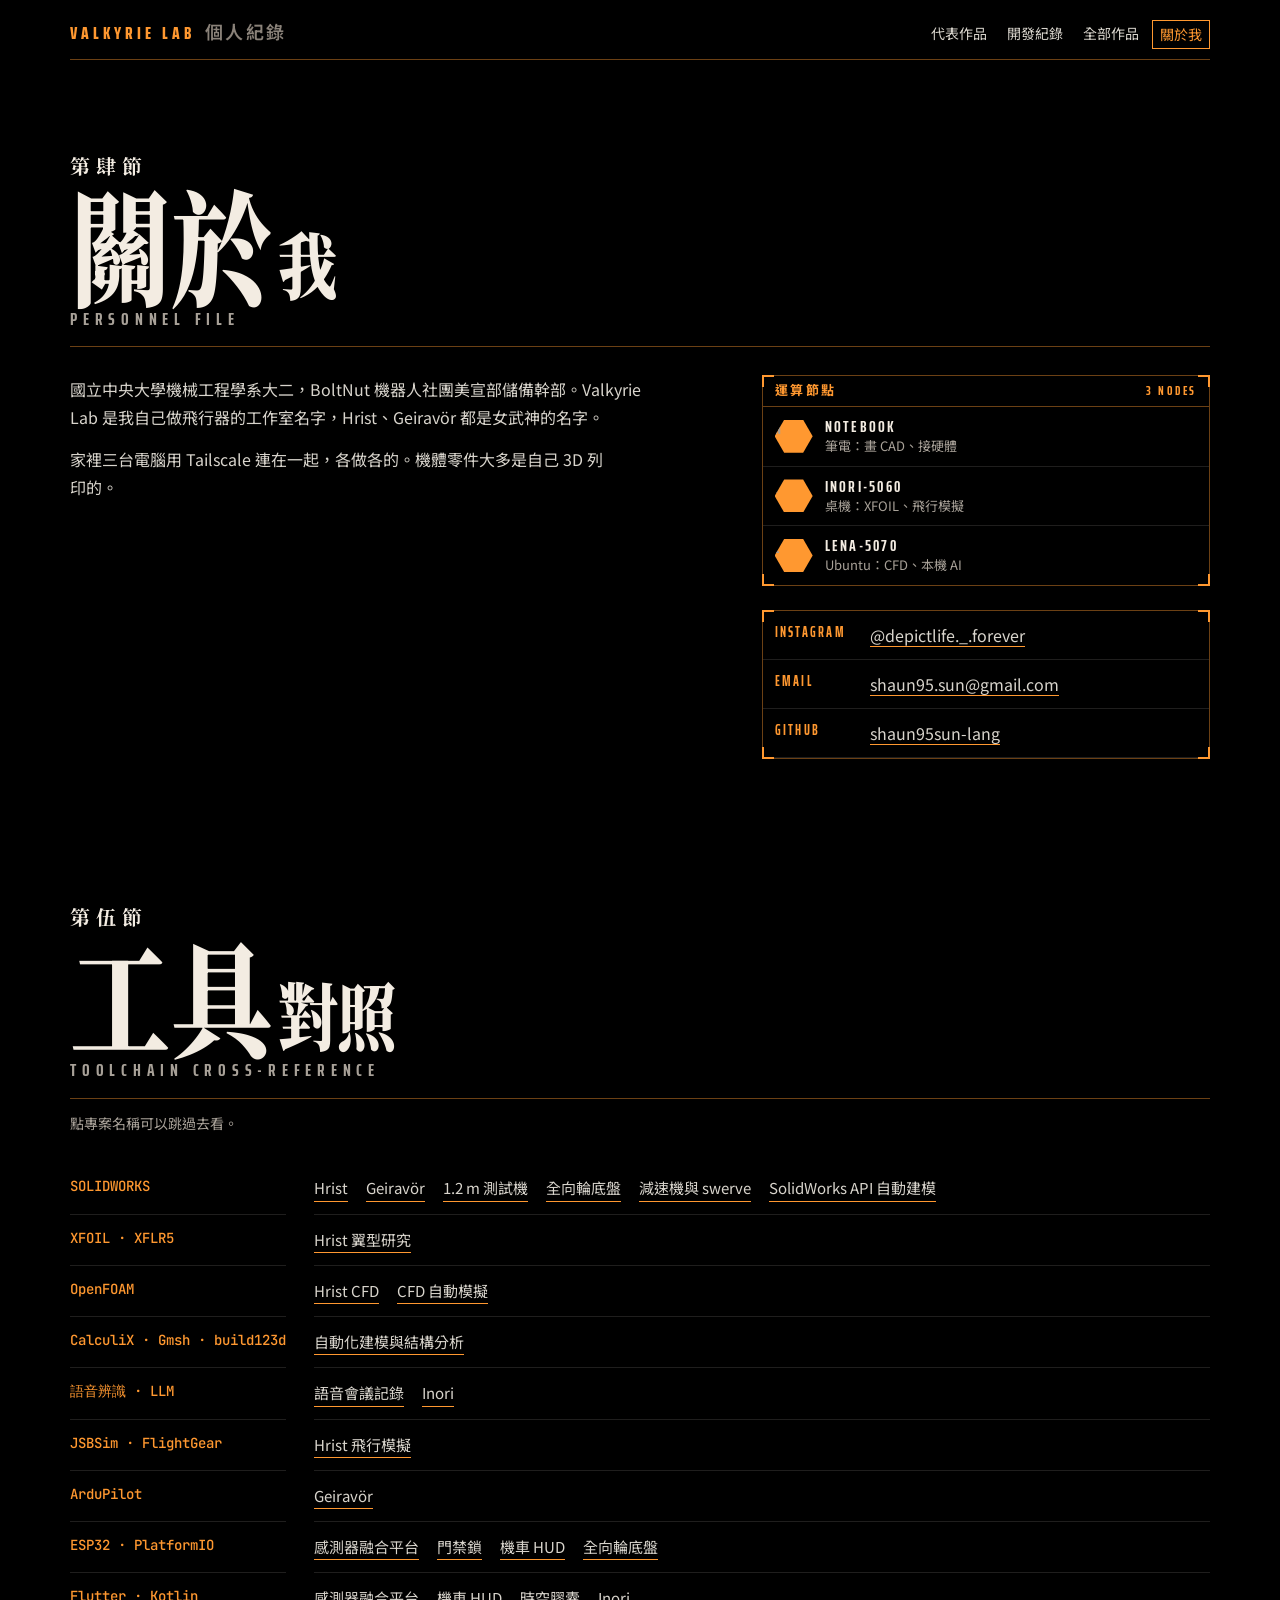
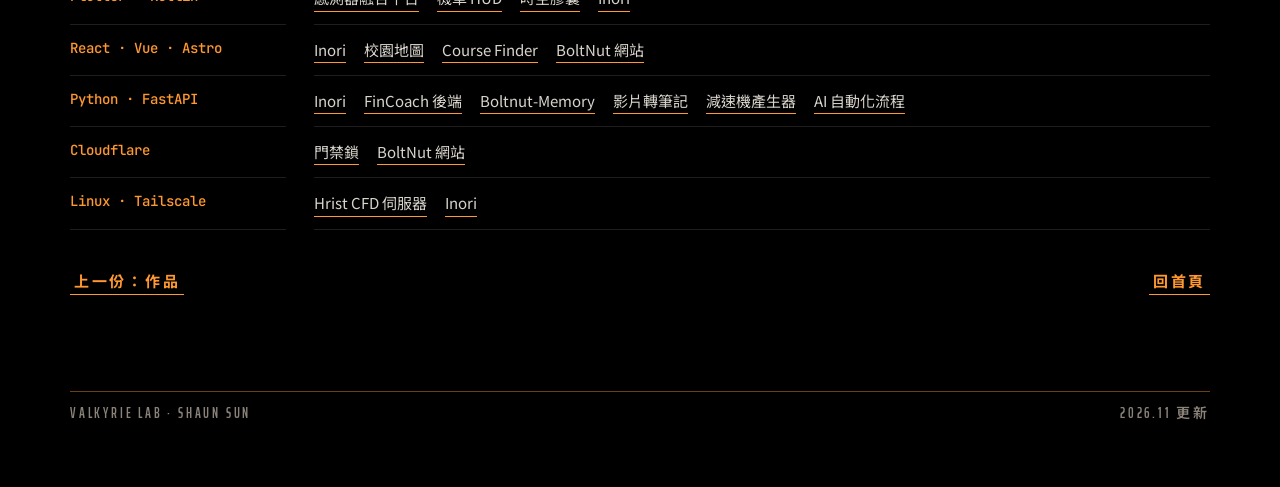
==== commit 15cdaea4: "依網站修改書改版：首頁首屏與代表作品、專案頁頁首、統一導覽 - 首頁：首屏改為定位＋自介＋按鈕，右側 Hrist C7 機體圖（標出半環翼、馬達艙）；   代表作品 Hrist／A.E.D.O.／Ae" ====
--- a/about.html
+++ b/about.html
@@ -7,7 +7,7 @@
 <link rel="preconnect" href="https://fonts.googleapis.com">
 <link rel="preconnect" href="https://fonts.gstatic.com" crossorigin>
 <link rel="stylesheet" href="https://fonts.googleapis.com/css2?family=Noto+Serif+Display:wdth,wght@62.5..100,700..900&family=Noto+Serif+TC:wght@700;900&family=Noto+Sans+TC:wght@400;500;700&family=Saira+Extra+Condensed:wght@600;700;800&family=JetBrains+Mono:wght@400;500;700&display=swap">
-<link rel="stylesheet" href="site.css?v=20261110e">
+<link rel="stylesheet" href="site.css?v=20261111b">
 </head>
 <body>
 <div class="wrap">
@@ -15,12 +15,10 @@
   <header class="top">
     <a class="mark" href="./">VALKYRIE LAB<span>個人紀錄</span></a>
     <nav aria-label="頁面導覽">
-      <a href="./">首頁</a>
-      <a href="hrist.html">Hrist</a>
-      <a href="geiravor.html">Geiravör</a>
-      <a href="ai.html">AI 協作</a>
-      <a href="work.html">作品</a>
-      <a href="about.html" aria-current="page">關於</a>
+      <a href="./#featured">代表作品</a>
+      <a href="./#devlog">開發紀錄</a>
+      <a href="work.html">全部作品</a>
+      <a href="about.html" aria-current="page">關於我</a>
     </nav>
   </header>
 
@@ -74,6 +72,6 @@
     <span>2026.11 更新</span>
   </footer>
 </div>
-<script src="site.js?v=20261110e"></script>
+<script src="site.js?v=20261111b"></script>
 </body>
 </html>
--- a/site.css
+++ b/site.css
@@ -305,3 +305,82 @@
   .t-view.stall .banner .msg, .state.bad { animation: blink .9s steps(1, end) infinite; }
   @keyframes blink { 50% { opacity: .35; } }
 }
+
+/* ---------- home v2: hero with the aircraft, featured cards, dev log ---------- */
+.hero2 { padding-top: clamp(32px, 5vw, 64px); display: grid; grid-template-columns: minmax(0, 5fr) minmax(0, 7fr); gap: 24px 40px; align-items: center; }
+.kicker { margin: 0 0 14px; font: 700 15px/1.2 var(--cond); letter-spacing: .26em; color: var(--or); }
+.hero2 h1 { font-family: var(--mincho); font-weight: 900; font-size: clamp(34px, 4.4vw, 58px); line-height: 1.12; letter-spacing: .02em; word-break: keep-all; }
+.hero2 .lede { margin-top: 18px; }
+.btns { display: flex; flex-wrap: wrap; gap: 12px; margin-top: 26px; }
+.btn { display: inline-flex; align-items: center; min-height: 44px; padding: 8px 18px; font: 700 17px/1.2 var(--cond); letter-spacing: .1em; border: 1px solid var(--or); background: none; color: var(--or); }
+.btn.pri { background: var(--or); color: #000; }
+.btn:hover { background: var(--paper); border-color: var(--paper); color: #000; }
+.shot { margin: 0; position: relative; }
+.shot img { display: block; width: 100%; height: auto; }
+.shot .tag { position: absolute; transform: translate(-50%, -50%); width: 14px; height: 14px; border: 2px solid var(--or); border-radius: 50%; }
+.shot .tag span { position: absolute; left: 50%; bottom: 22px; transform: translateX(-50%); white-space: nowrap; padding: 2px 8px; font: 700 14px/1.3 var(--sans); color: #000; background: var(--or); }
+.shot .tag::after { content: ""; position: absolute; left: 50%; bottom: 12px; width: 1px; height: 12px; background: var(--or); }
+.shot figcaption { margin-top: 6px; font: 600 13px/1.4 var(--cond); letter-spacing: .14em; color: var(--ink-3); }
+
+.cards { display: grid; grid-template-columns: repeat(3, minmax(0, 1fr)); gap: 20px; margin-top: 24px; }
+.card { display: flex; flex-direction: column; background: var(--panel); padding: 0 18px 20px; }
+.card .p-bar { margin: 0 -18px 16px; padding-left: 18px; }
+.card h3 { font-family: var(--mincho); font-size: clamp(21px, 1.9vw, 25px); line-height: 1.35; font-weight: 900; word-break: keep-all; overflow-wrap: anywhere; }
+.card p { margin: 10px 0 0; font-size: 15px; color: var(--ink-2); }
+.card .pics { margin: 16px 0 0; display: grid; gap: 6px; }
+.card .pics.three { grid-template-columns: repeat(3, minmax(0, 1fr)); }
+.card .pics.two { grid-template-columns: repeat(2, minmax(0, 1fr)); }
+.card .pics figure { margin: 0; min-width: 0; }
+.card .pics img { display: block; width: 100%; height: auto; aspect-ratio: 4 / 3; object-fit: cover; border: 1px solid var(--line); background: #000; }
+.card .pics figcaption { font: 700 13px/1.4 var(--cond); letter-spacing: .12em; color: var(--ink-3); margin-top: 4px; }
+.card .pics.crop img { aspect-ratio: 2 / 1; object-fit: cover; object-position: 50% 0; background: #fff; }
+.card .cap2 { margin-top: 8px; font-size: 13px; color: var(--ink-3); }
+.card .res { margin-top: 12px; color: var(--ink); }
+.card .credit { margin-top: 8px; font-size: 13px; color: var(--amber); }
+.card .btn { margin-top: auto; align-self: flex-start; }
+.card .push { flex: 1; min-height: 16px; }
+
+.devlog { list-style: none; margin: 24px 0 0; padding: 0; display: grid; grid-template-columns: repeat(2, minmax(0, 1fr)); gap: 0 32px; }
+.devlog li { padding: 16px 0; border-top: 1px solid var(--line); display: grid; gap: 6px; }
+.devlog .hd { display: flex; justify-content: space-between; align-items: baseline; gap: 12px; }
+.devlog .hd a { font-weight: 700; color: var(--paper); }
+.devlog dl { margin: 0; display: grid; grid-template-columns: max-content minmax(0, 1fr); gap: 2px 12px; font-size: 14.5px; }
+.devlog dt { color: var(--data); font: 700 14px/1.6 var(--cond); letter-spacing: .12em; }
+.devlog dd { margin: 0; color: var(--ink-2); }
+
+/* project page brief: problem / my work / result / evidence stage */
+.brief { grid-column: 1 / -1; margin: 0; display: grid; grid-template-columns: repeat(4, minmax(0, 1fr)); border: 1px solid var(--or-line); }
+.brief > div { padding: 12px 14px; min-width: 0; }
+.brief > div + div { border-left: 1px solid var(--or-line); }
+.brief dt { font: 700 14px/1.3 var(--cond); letter-spacing: .18em; color: var(--or); }
+.brief dd { margin: 6px 0 0; font-size: 15px; line-height: 1.6; color: var(--ink); }
+.brief .stage { color: var(--data); font-weight: 700; }
+.pods { grid-column: 1 / -1; margin: 0; display: grid; grid-template-columns: repeat(3, minmax(0, 1fr)); gap: 12px; }
+.pods figure { margin: 0; min-width: 0; }
+.pods img { display: block; width: 100%; height: auto; border: 1px solid var(--line); }
+.pods figcaption { margin-top: 6px; font-size: 14px; color: var(--ink-2); }
+.pods figcaption b { display: block; font: 700 18px/1.2 var(--cond); letter-spacing: .12em; color: var(--or); }
+.t-note { color: var(--amber); }
+
+@media (max-width: 960px) {
+  .hero2 { grid-template-columns: 1fr; }
+  .cards { grid-template-columns: 1fr; }
+  .brief { grid-template-columns: repeat(2, minmax(0, 1fr)); }
+  .brief > div:nth-child(3) { border-left: 0; }
+  .brief > div:nth-child(n+3) { border-top: 1px solid var(--or-line); }
+}
+@media (max-width: 720px) {
+  .devlog { grid-template-columns: 1fr; }
+  .brief { grid-template-columns: 1fr; }
+  .brief > div + div { border-left: 0; border-top: 1px solid var(--or-line); }
+  .pods { grid-template-columns: 1fr; }
+  .shot .tag span { font-size: 12px; bottom: 18px; }
+}
+.shot .tag.bl span { bottom: auto; top: 14px; left: auto; right: 14px; transform: none; }
+.shot .tag.bl::after { bottom: auto; top: 11px; left: auto; right: 11px; width: 10px; height: 1px; transform: rotate(-45deg); transform-origin: right; }
+/* the tunnel's separation banner is an illustration, not an alarm: amber instead of the alert red, no blinking */
+.tunnel { --c-alert: #f19e1f; }
+.tunnel .banner { border-color: var(--amber); color: var(--amber); }
+.tunnel .banner .hzb { background: repeating-linear-gradient(-45deg, var(--amber) 0 8px, #000 8px 16px); }
+.tunnel .state.bad { border-color: var(--amber); background: var(--amber); }
+.tunnel .t-view.stall .banner .msg, .tunnel .state.bad { animation: none; }
